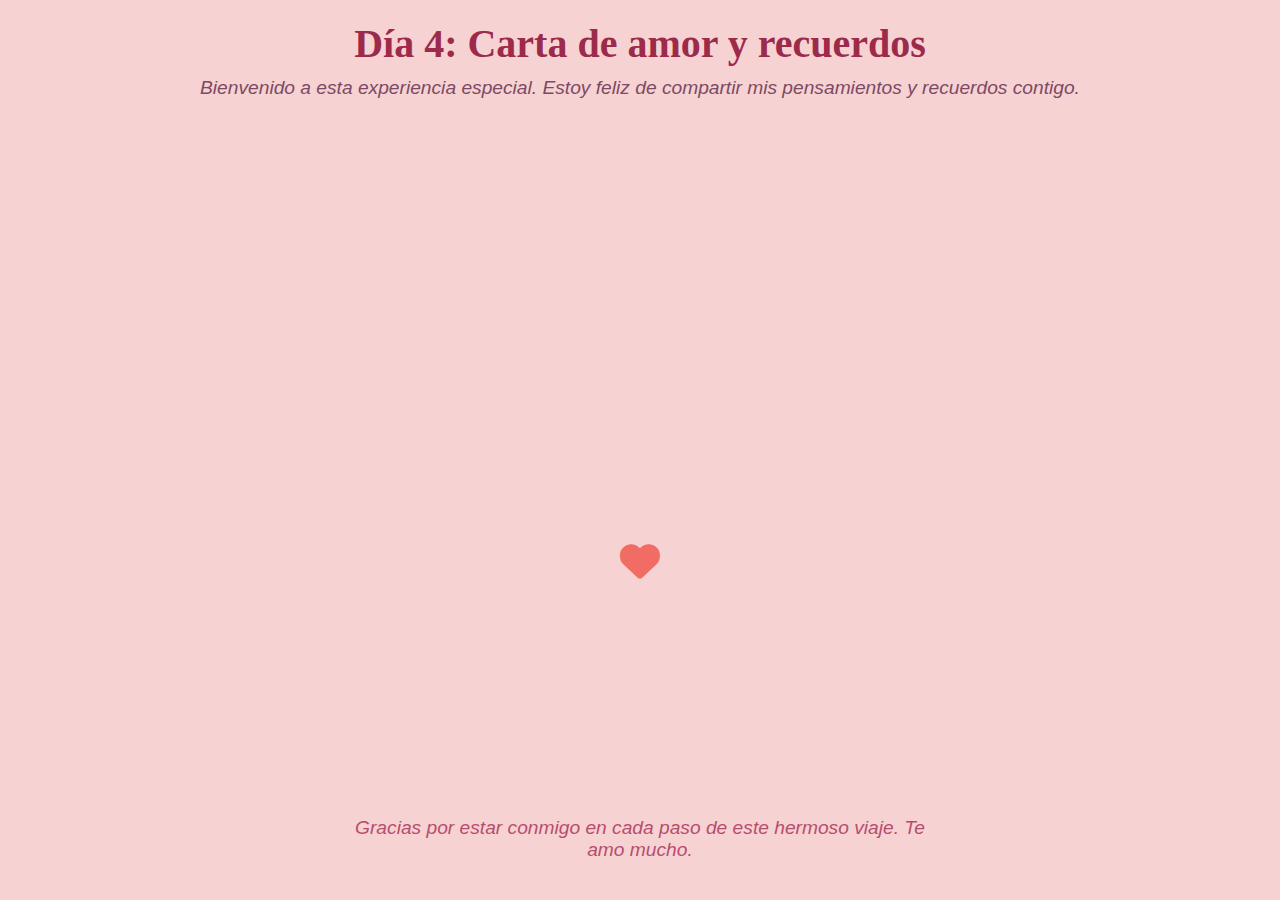
==== assets/html/day4.html @ 17945115 "Subiendo el proyecto del calendario" ====
<!DOCTYPE html>
<html lang="en">
<head>
    <meta charset="UTF-8">
    <meta name="viewport" content="width=device-width, initial-scale=1.0">
    <title>Carta Interactiva</title>
    <!-- Agregar Font Awesome para los iconos -->
    <link rel="stylesheet" href="https://cdnjs.cloudflare.com/ajax/libs/font-awesome/6.0.0-beta3/css/all.min.css">
    <link rel="stylesheet" href="../css/styles4.css">
</head>
<body>
    <!-- Encabezado romántico -->
    <header>
        <h1>Día 4: Carta de amor y recuerdos</h1>
        <p>Bienvenido a esta experiencia especial. Estoy feliz de compartir mis pensamientos y recuerdos contigo.</p>
      </header>

    <!-- Contenedor de los mensajes -->
    <section id="message-container">
        <div class="message">
            <h2>¡Hola, amor!</h2>
            <p>Este es el primer mensaje especial para ti, lleno de amor y buenos recuerdos.</p>
        </div>
        <div class="message" style="display: none;">
            <h2>Te quiero mucho</h2>
            <p>Gracias por ser una persona increíble. Cada momento contigo es único y especial.</p>
        </div>
        <div class="message" style="display: none;">
            <h2>Juntos para siempre</h2>
            <p>Lo que más quiero es compartir mi vida contigo. ¡Tú y yo somos lo mejor!</p>
        </div>
        <div class="message" style="display: none;">
            <h2>El primer recuerdo juntos</h2>
            <p>Recuerdo aquel primer día que nos conocimos. Desde ese momento supe que eras especial para mí.</p>
            <img src="../../public/images/PrimerViaje.jpg" alt="Primer recuerdo juntos" class="card-image">
        </div>
        <div class="message" style="display: none;">
            <h2>Un viaje soñado</h2>
            <p>Juntos hemos viajado, pero estoy seguro de que hay mucho más por descubrir.</p>
            <img src="../../public/images/PrimerViaje.jpg" alt="Viaje juntos" class="card-image">
        </div>
        <div class="message" style="display: none;">
            <h2>Un pequeño video</h2>
            <p>Este video está lleno de recuerdos y amor. ¡Quiero que lo veas, es para ti!</p>
            <video controls class="card-video">
                <source src="../../public/images/TeEncontre.mp4" type="video/mp4" />
                Tu navegador no soporta la etiqueta de video.
            </video>
        </div>
        <!-- Botón con el ícono de corazón -->
        <button id="next-button">
            <i class="fas fa-heart"></i> <!-- Icono de corazón -->
        </button>
    </section>

    <!-- Pie de página con mensaje romántico -->
    <footer id="footer">
        <p>Gracias por estar conmigo en cada paso de este hermoso viaje. Te amo mucho.</p>
    </footer>

    <script src="../js/day4.js"></script>
</body>
</html>
---- assets/css/styles4.css ----
/* Estilos generales para el body */
body {
    min-height: 100vh;
    font-family: 'Arial', sans-serif;
    background-color: #f7d2d2; /* Fondo suave rosa claro */
    color: #333;
    margin: 0;
    padding: 0;
    display: flex;
    justify-content: space-between;
    align-items: center;
    height: 100vh;
    flex-direction: column;
    text-align: center;
}

/* Encabezado romántico */
header {
    background-color: #f7d2d2; /* Fondo suave rosa claro */
    color: #b74d6e; /* Rosa oscuro para el texto */
    padding: 20px;
    border-radius: 15px;
    width: 80%;
    margin-bottom: 20px;
}

header h1 {
    font-family: 'Dancing Script', cursive;
    font-size: 2.5em;
    margin: 0;
    color: #9c2a4b; /* Rosa cálido */
}

header p {
    font-size: 1.2em;
    margin-top: 10px;
    font-style: italic;
    color: #7c4a65; /* Gris oscuro con toque morado */
}

/* Contenedor de los mensajes */
#message-container {
    display: flex;
    flex-direction: column;
    align-items: center;
    gap: 25px;
    width: 100%;
    max-width: 600px;
}

/* Estilo para cada mensaje */
.message {
    background-color: #f7d2d2; /* Fondo suave rosa claro */
    width: 100%;
    max-width: 500px;
    padding: 20px;
    color: #6b2e1f; /* Color marrón para el texto */
    opacity: 0;
    transform: translateY(20px);
    animation: fadeIn 0.8s forwards;
    border: none; /* Sin bordes */
    box-shadow: none; /* Sin sombra */
    margin: 0; /* Sin margen */
}

/* Animación para que el mensaje aparezca suavemente */
@keyframes fadeIn {
    from {
        opacity: 0;
        transform: translateY(20px);
    }
    to {
        opacity: 1;
        transform: translateY(0);
    }
}

/* Títulos dentro de los mensajes */
.message h2 {
    font-family: 'Dancing Script', cursive;
    color: #b74d6e;
    font-size: 1.8em;
    margin-bottom: 10px;
}

/* Párrafos dentro de los mensajes */
.message p {
    font-size: 1.1em;
    line-height: 1.5em;
    color: #7c4a65; /* Gris suave */
}

/* Estilo para las imágenes dentro de las cartas */
.card-image {
    width: 100%;
    max-width: 400px;
    height: auto;
    border-radius: 10px;
    margin-top: 15px;
}

/* Estilo para el video dentro de las cartas */
.card-video {
    width: 100%;
    margin-top: 15px;
    border-radius: 10px;
}

/* Botón con el ícono de corazón */
#next-button {
    background-color: transparent;
    border: none;
    font-size: 2.5em;
    color: #f06c64; /* Color suave de corazón */
    cursor: pointer;
    transition: color 0.3s ease;
    margin-top: 20px;
}

/* Efecto hover en el icono */
#next-button:hover {
    color: #d1574d; /* Cambio de color cuando pasa el mouse */
}

/* Pie de página con mensaje romántico */
#footer {
    margin-top: 40px;
    background-color: #f7d2d2;
    color: #b74d6e;
    padding: 20px;
    width: 80%;
    max-width: 600px;
    text-align: center;
}

/* Estilo para el texto del pie de página */
#footer p {
    font-size: 1.2em;
    font-style: italic;
}

/* Estilo para el contenedor de mensajes extra */
#extra-message {
    margin-top: 40px;
    background-color: #f7d2d2;
    padding: 20px;
    width: 80%;
    max-width: 600px;
}

#extra-message h3 {
    font-family: 'Dancing Script', cursive;
    color: #9c2a4b;
    font-size: 1.8em;
    margin-bottom: 10px;
}

#extra-message p {
    font-size: 1.1em;
    color: #7c4a65;
    line-height: 1.5em;
}

/* Estilo para las imágenes y videos dentro de los mensajes */
.card-image, .card-video {
    width: 100%;             /* Asegura que ambos ocupen el 100% del ancho disponible */
    max-width: 350px;        /* Limita el tamaño máximo */
    height: auto;            /* Mantiene la proporción */
    border-radius: 10px;     /* Bordes redondeados */
}
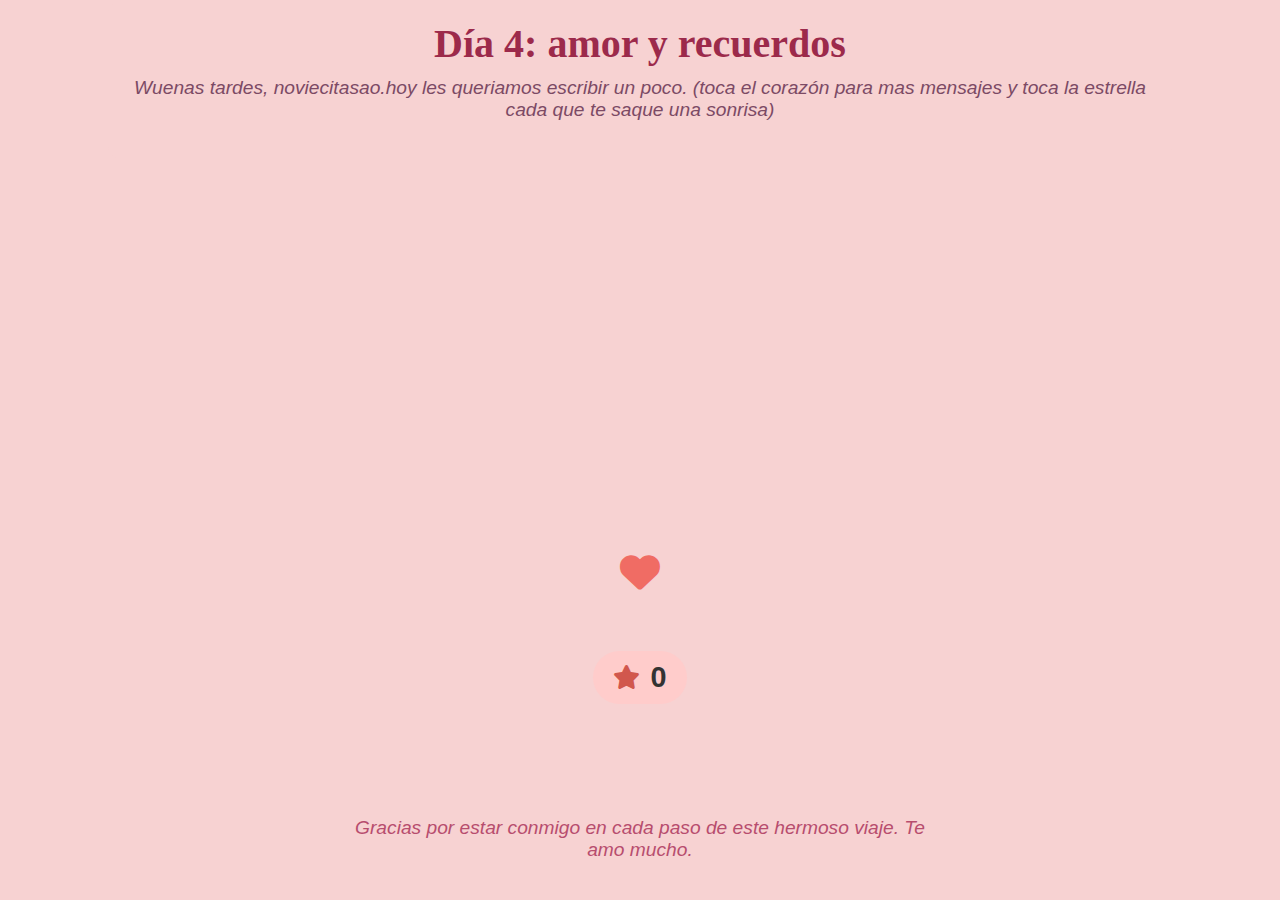
==== commit 55f76441: "Dia 4 terminado" ====
--- a/assets/html/day4.html
+++ b/assets/html/day4.html
@@ -11,41 +11,57 @@
 <body>
     <!-- Encabezado romántico -->
     <header>
-        <h1>Día 4: Carta de amor y recuerdos</h1>
-        <p>Bienvenido a esta experiencia especial. Estoy feliz de compartir mis pensamientos y recuerdos contigo.</p>
+        <h1>Día 4: amor y recuerdos</h1>
+        <p>Wuenas tardes, noviecitasao.hoy les queriamos escribir un poco. (toca el corazón para mas mensajes y toca la estrella cada que te saque una sonrisa)</p>
       </header>
 
     <!-- Contenedor de los mensajes -->
     <section id="message-container">
         <div class="message">
             <h2>¡Hola, amor!</h2>
-            <p>Este es el primer mensaje especial para ti, lleno de amor y buenos recuerdos.</p>
+            <p>Wuenas tardes, noviecitasao, mucho gusto, mi nombre es "el niño mas hermoso y guapo y al que le voy a regalar una moto", ustedes son la noviecitasao
+                que me hace feliz, y que me hace sentir como un rey, y que me da ganas de unos buenos besos colombianos, sigamos con un poco de nosotros, recuerda y disfruta cada etapa.
+            </p>
         </div>
         <div class="message" style="display: none;">
-            <h2>Te quiero mucho</h2>
-            <p>Gracias por ser una persona increíble. Cada momento contigo es único y especial.</p>
+            <h2>Etapa 1</h2>
+            <p>"Soy lesbiana y tengo novia!" pasará para la historia jajajajaja, agradezco haberte conocido aquel dia, mi cielo, agradezco ese toro mecanico, sabes, me gusta mucho tu cabelllo, guapaa.</p>
         </div>
         <div class="message" style="display: none;">
-            <h2>Juntos para siempre</h2>
-            <p>Lo que más quiero es compartir mi vida contigo. ¡Tú y yo somos lo mejor!</p>
+            <h2>Etapa 2</h2>
+            <p>"No me mientas como mi papá" Como nos unio el intercambio de una cartera, y la primera promesa que le hize a la noviecitasao, soy un hombre de palabra, oaaa, pobre Jef, me dice que le gustas y ahi voy yo jajajaja.</p>
         </div>
         <div class="message" style="display: none;">
-            <h2>El primer recuerdo juntos</h2>
-            <p>Recuerdo aquel primer día que nos conocimos. Desde ese momento supe que eras especial para mí.</p>
-            <img src="../../public/images/PrimerViaje.jpg" alt="Primer recuerdo juntos" class="card-image">
+            <h2>Etapa 3</h2>
+            <p>""Un amigo es unaaaaaa luuuuuzzz!!" Ya mucho mas cercanos, mucho mas amigos, tus abrazos de verdad eran mi momento de paz, te amooo, gracias por dejarme entrar a tú vida.</p>
         </div>
         <div class="message" style="display: none;">
-            <h2>Un viaje soñado</h2>
-            <p>Juntos hemos viajado, pero estoy seguro de que hay mucho más por descubrir.</p>
-            <img src="../../public/images/PrimerViaje.jpg" alt="Viaje juntos" class="card-image">
+            <h2>Etapa 4</h2>
+            <p>"lluvia de besitos", "mi tono favorito de piel", "pendejos, justo como me gustan", "siempre le cuento a mi mamá de ti", "a mi no me gustan los hombres y menos negros, por ejemplo nunca me gustaria alguien como tú", 
+                "Mi tipo es... una igualita a Nati y que me lleve como con Nati" En esta etapa simplemente nos voy a hacer burla jajajaj</p>
         </div>
         <div class="message" style="display: none;">
-            <h2>Un pequeño video</h2>
-            <p>Este video está lleno de recuerdos y amor. ¡Quiero que lo veas, es para ti!</p>
-            <video controls class="card-video">
-                <source src="../../public/images/TeEncontre.mp4" type="video/mp4" />
-                Tu navegador no soporta la etiqueta de video.
-            </video>
+            <h2>Etapa 5</h2>
+            <p>"Andy, vas a cine con nosotros?" Si ella no me quita yo no me muevo ajjajajaja, agradecido con esa pelicula, con darnos la mano y por ambos pensar en no movernos </p>
+        </div>
+        <div class="message" style="display: none;">
+            <h2>Etapa 6</h2>
+            <p>"Amigos con derecho" Pero si te besas a otra te pego, malucaaaa.</p>
+        </div>
+        <div class="message" style="display: none;">
+            <h2>Etapa 7</h2>
+            <p>"Y eso es gracias a ti..." Ya aqui tantos recuerdos juntos habiamos pasado, cada vez mas cercanos, creó que ya ambos queriamos hacernos novios, pero nos daba miedo aun ese compromiso que igual ya nos dabamos jajaj</p>
+        </div>
+        <div class="message" style="display: none;">
+            <h2>Etapa 8</h2>
+            <p>"Te amoo, novio. Te amoo, novia" y shi, te amoo, novia. Despues de aquel increible dia nos hicimos novios, ya mas de un año de uno de los momentos mas felices de mi vida. </p>
+        </div>
+        <div class="message" style="display: none;">
+            <h2>Gracias</h2>
+            <p>Simplemente gracias por esta hermosa aventura, las dormidas juntos, las salidas, las cocinadas, los paseos, los almuerzos, los chistes, los juegos, los regalos, los calendarios, los cumpleños, nuestro aniversario, por absolutamente todo
+                y por estar ahi para mí, para mí y para mí, para mí y para ti, definitivamente le devolviste la alegria y la felicidad a mi vida, me demuestras que el amor es realmente magico, la vida junto a ti es magica
+                por eso y más yo, TE AMOOOOO, NOVIAA!
+            </p>
         </div>
         <!-- Botón con el ícono de corazón -->
         <button id="next-button">
@@ -53,9 +69,17 @@
         </button>
     </section>
 
+    <!-- Botón de contador -->
+<button id="counter-button">
+    <i class="fas fa-star"></i> <!-- Ícono bonito -->
+    <span id="counter-value">0</span> <!-- Contador visible -->
+</button>
+
+
     <!-- Pie de página con mensaje romántico -->
     <footer id="footer">
-        <p>Gracias por estar conmigo en cada paso de este hermoso viaje. Te amo mucho.</p>
+        <p>Gracias por estar conmigo en cada paso de este hermoso viaje. Te amo mucho.
+        </p>
     </footer>
 
     <script src="../js/day4.js"></script>
--- a/assets/css/styles4.css
+++ b/assets/css/styles4.css
@@ -169,4 +169,28 @@
     border-radius: 10px;     /* Bordes redondeados */
 }
 
+#counter-button {
+    background-color: #ffcccb; /* Color suave */
+    border: none;
+    font-size: 1.5em;
+    color: #d1574d; /* Color del texto */
+    cursor: pointer;
+    padding: 10px 20px;
+    border-radius: 50px;
+    display: flex;
+    align-items: center;
+    gap: 10px;
+    margin-top: 20px;
+    transition: background-color 0.3s ease, transform 0.2s ease;
+}
 
+#counter-button:hover {
+    background-color: #ffb3b3;
+    transform: scale(1.1); /* Efecto hover */
+}
+
+#counter-value {
+    font-size: 1.2em;
+    color: #333;
+    font-weight: bold;
+}
